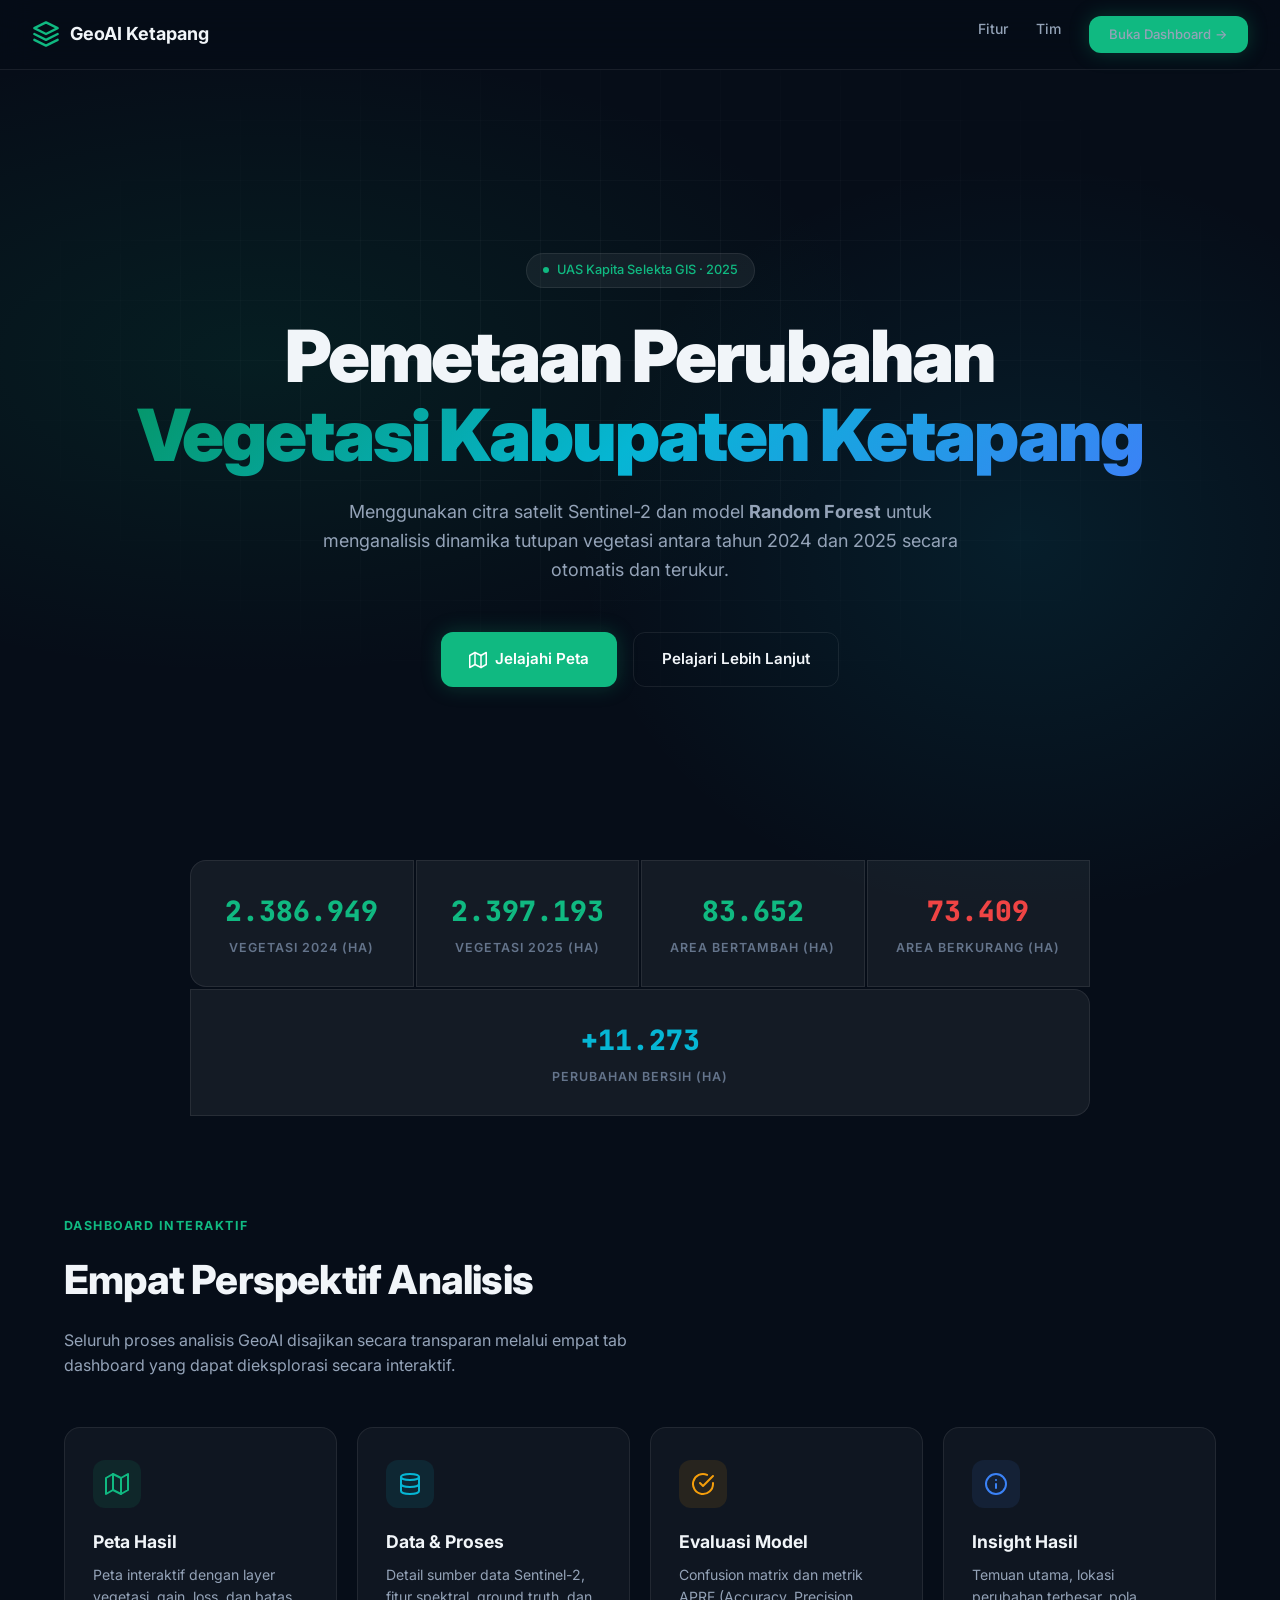
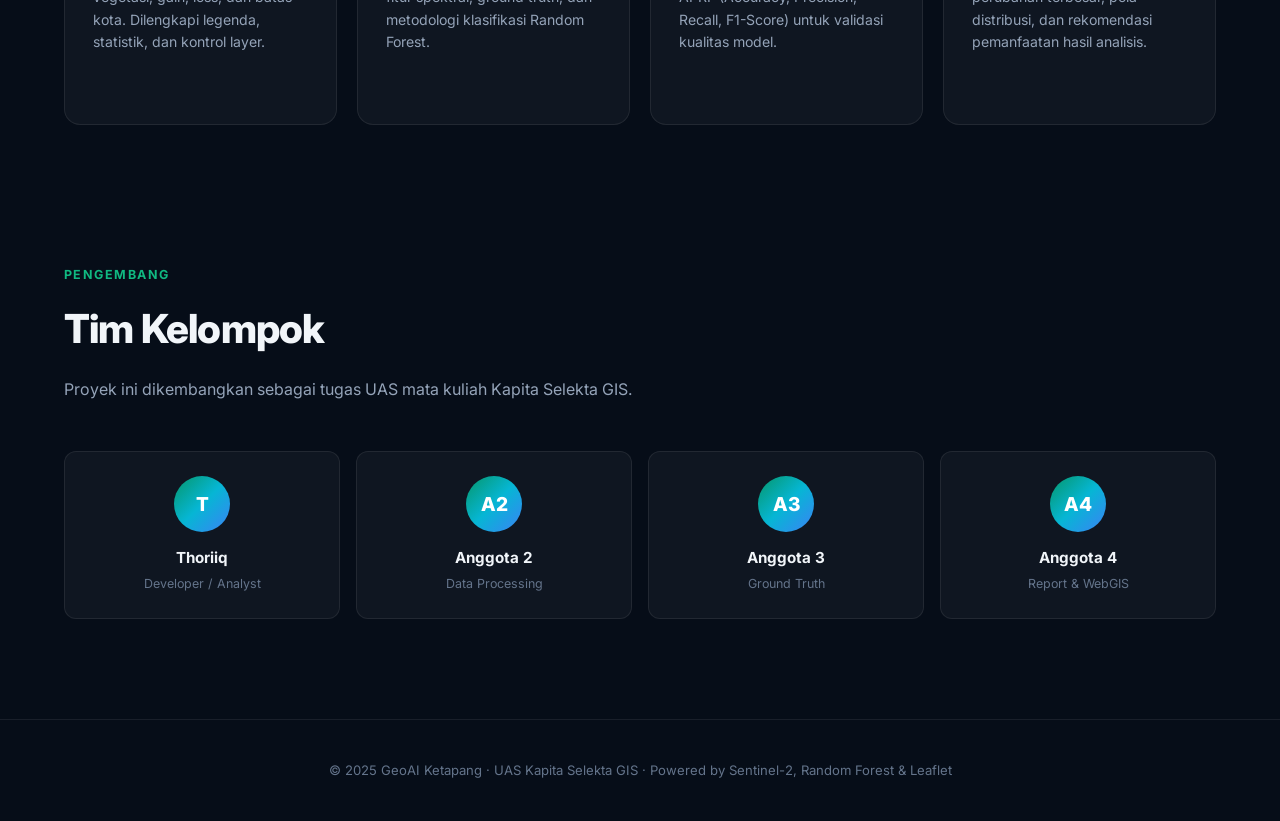
==== index.html @ 4ce395ce "first commit" ====
<!DOCTYPE html>
<html lang="id">
<head>
  <meta charset="UTF-8" />
  <meta name="viewport" content="width=device-width, initial-scale=1.0" />
  <title>GeoAI Ketapang – Analisis Perubahan Vegetasi 2024-2025</title>
  <meta name="description" content="WebGIS interaktif untuk analisis perubahan tutupan vegetasi di Kabupaten Ketapang menggunakan Sentinel-2 dan Random Forest." />
  <link rel="stylesheet" href="css/style.css" />
</head>
<body>

  <!-- Background -->
  <div class="landing-bg" aria-hidden="true"></div>

  <!-- Navbar -->
  <nav class="navbar" id="navbar">
    <div class="nav-brand">
      <svg viewBox="0 0 24 24" fill="none" stroke="currentColor" stroke-width="2" stroke-linecap="round" stroke-linejoin="round"><path d="M12 2L2 7l10 5 10-5-10-5z"/><path d="M2 17l10 5 10-5"/><path d="M2 12l10 5 10-5"/></svg>
      GeoAI Ketapang
    </div>
    <ul class="nav-links">
      <li><a href="#features">Fitur</a></li>
      <li><a href="#team">Tim</a></li>
      <li><a href="dashboard.html" class="btn btn-primary" style="padding:8px 20px;font-size:0.82rem;">Buka Dashboard →</a></li>
    </ul>
  </nav>

  <!-- Hero Section -->
  <section class="hero" id="hero">
    <div class="hero-badge">
      <span class="dot"></span>
      UAS Kapita Selekta GIS · 2025
    </div>
    <h1>
      Pemetaan Perubahan<br />
      <span class="gradient-text">Vegetasi Kabupaten Ketapang</span>
    </h1>
    <p class="hero-subtitle">
      Menggunakan citra satelit Sentinel-2 dan model <strong>Random Forest</strong> untuk menganalisis dinamika tutupan vegetasi antara tahun 2024 dan 2025 secara otomatis dan terukur.
    </p>
    <div class="hero-cta">
      <a href="dashboard.html" class="btn btn-primary" id="btn-explore">
        <svg width="18" height="18" viewBox="0 0 24 24" fill="none" stroke="currentColor" stroke-width="2" stroke-linecap="round" stroke-linejoin="round"><polygon points="1 6 1 22 8 18 16 22 23 18 23 2 16 6 8 2 1 6"/><line x1="8" y1="2" x2="8" y2="18"/><line x1="16" y1="6" x2="16" y2="22"/></svg>
        Jelajahi Peta
      </a>
      <a href="#features" class="btn btn-outline">Pelajari Lebih Lanjut</a>
    </div>
  </section>

  <!-- Stats Row -->
  <div class="stats-row" id="stats">
    <div class="stat-item">
      <div class="stat-value" data-count="2626883">0</div>
      <div class="stat-label">Vegetasi 2024 (ha)</div>
    </div>
    <div class="stat-item">
      <div class="stat-value" data-count="2638157">0</div>
      <div class="stat-label">Vegetasi 2025 (ha)</div>
    </div>
    <div class="stat-item">
      <div class="stat-value gain" data-count="92064">0</div>
      <div class="stat-label">Area Bertambah (ha)</div>
    </div>
    <div class="stat-item">
      <div class="stat-value loss" data-count="80791">0</div>
      <div class="stat-label">Area Berkurang (ha)</div>
    </div>
    <div class="stat-item">
      <div class="stat-value net">+11.273</div>
      <div class="stat-label">Perubahan Bersih (ha)</div>
    </div>
  </div>

  <!-- Features Section -->
  <section class="section" id="features">
    <div class="container">
      <div class="section-label animate-in">Dashboard Interaktif</div>
      <h2 class="section-title animate-in">Empat Perspektif Analisis</h2>
      <p class="section-desc animate-in">Seluruh proses analisis GeoAI disajikan secara transparan melalui empat tab dashboard yang dapat dieksplorasi secara interaktif.</p>

      <div class="features-grid">
        <!-- Card 1 -->
        <a href="dashboard.html?tab=peta" class="feature-card animate-in" id="card-peta">
          <div class="feature-icon">
            <svg width="24" height="24" viewBox="0 0 24 24" fill="none" stroke="currentColor" stroke-width="2" stroke-linecap="round" stroke-linejoin="round"><polygon points="1 6 1 22 8 18 16 22 23 18 23 2 16 6 8 2 1 6"/><line x1="8" y1="2" x2="8" y2="18"/><line x1="16" y1="6" x2="16" y2="22"/></svg>
          </div>
          <h3>Peta Hasil</h3>
          <p>Peta interaktif dengan layer vegetasi, gain, loss, dan batas kota. Dilengkapi legenda, statistik, dan kontrol layer.</p>
          <span class="feature-arrow">Buka Peta <svg width="14" height="14" viewBox="0 0 24 24" fill="none" stroke="currentColor" stroke-width="2.5" stroke-linecap="round" stroke-linejoin="round"><line x1="5" y1="12" x2="19" y2="12"/><polyline points="12 5 19 12 12 19"/></svg></span>
        </a>

        <!-- Card 2 -->
        <a href="dashboard.html?tab=data" class="feature-card animate-in" id="card-data">
          <div class="feature-icon" style="background:rgba(6,182,212,0.1);color:var(--accent-cyan);">
            <svg width="24" height="24" viewBox="0 0 24 24" fill="none" stroke="currentColor" stroke-width="2" stroke-linecap="round" stroke-linejoin="round"><ellipse cx="12" cy="5" rx="9" ry="3"/><path d="M21 12c0 1.66-4 3-9 3s-9-1.34-9-3"/><path d="M3 5v14c0 1.66 4 3 9 3s9-1.34 9-3V5"/></svg>
          </div>
          <h3>Data & Proses</h3>
          <p>Detail sumber data Sentinel-2, fitur spektral, ground truth, dan metodologi klasifikasi Random Forest.</p>
          <span class="feature-arrow">Lihat Proses <svg width="14" height="14" viewBox="0 0 24 24" fill="none" stroke="currentColor" stroke-width="2.5" stroke-linecap="round" stroke-linejoin="round"><line x1="5" y1="12" x2="19" y2="12"/><polyline points="12 5 19 12 12 19"/></svg></span>
        </a>

        <!-- Card 3 -->
        <a href="dashboard.html?tab=evaluasi" class="feature-card animate-in" id="card-evaluasi">
          <div class="feature-icon" style="background:rgba(245,158,11,0.1);color:var(--accent-amber);">
            <svg width="24" height="24" viewBox="0 0 24 24" fill="none" stroke="currentColor" stroke-width="2" stroke-linecap="round" stroke-linejoin="round"><path d="M22 11.08V12a10 10 0 1 1-5.93-9.14"/><polyline points="22 4 12 14.01 9 11.01"/></svg>
          </div>
          <h3>Evaluasi Model</h3>
          <p>Confusion matrix dan metrik APRF (Accuracy, Precision, Recall, F1-Score) untuk validasi kualitas model.</p>
          <span class="feature-arrow">Cek Evaluasi <svg width="14" height="14" viewBox="0 0 24 24" fill="none" stroke="currentColor" stroke-width="2.5" stroke-linecap="round" stroke-linejoin="round"><line x1="5" y1="12" x2="19" y2="12"/><polyline points="12 5 19 12 12 19"/></svg></span>
        </a>

        <!-- Card 4 -->
        <a href="dashboard.html?tab=insight" class="feature-card animate-in" id="card-insight">
          <div class="feature-icon" style="background:rgba(59,130,246,0.1);color:var(--accent-blue);">
            <svg width="24" height="24" viewBox="0 0 24 24" fill="none" stroke="currentColor" stroke-width="2" stroke-linecap="round" stroke-linejoin="round"><circle cx="12" cy="12" r="10"/><line x1="12" y1="16" x2="12" y2="12"/><line x1="12" y1="8" x2="12.01" y2="8"/></svg>
          </div>
          <h3>Insight Hasil</h3>
          <p>Temuan utama, lokasi perubahan terbesar, pola distribusi, dan rekomendasi pemanfaatan hasil analisis.</p>
          <span class="feature-arrow">Lihat Insight <svg width="14" height="14" viewBox="0 0 24 24" fill="none" stroke="currentColor" stroke-width="2.5" stroke-linecap="round" stroke-linejoin="round"><line x1="5" y1="12" x2="19" y2="12"/><polyline points="12 5 19 12 12 19"/></svg></span>
        </a>
      </div>
    </div>
  </section>

  <!-- Team Section -->
  <section class="section" id="team" style="padding-top:40px;">
    <div class="container">
      <div class="section-label animate-in">Pengembang</div>
      <h2 class="section-title animate-in">Tim Kelompok</h2>
      <p class="section-desc animate-in">Proyek ini dikembangkan sebagai tugas UAS mata kuliah Kapita Selekta GIS.</p>

      <div class="team-grid animate-in">
        <!-- GANTI DENGAN DATA TIM ANDA -->
        <div class="team-card">
          <div class="team-avatar">T</div>
          <div class="team-name">Thoriiq</div>
          <div class="team-role">Developer / Analyst</div>
        </div>
        <div class="team-card">
          <div class="team-avatar">A2</div>
          <div class="team-name">Anggota 2</div>
          <div class="team-role">Data Processing</div>
        </div>
        <div class="team-card">
          <div class="team-avatar">A3</div>
          <div class="team-name">Anggota 3</div>
          <div class="team-role">Ground Truth</div>
        </div>
        <div class="team-card">
          <div class="team-avatar">A4</div>
          <div class="team-name">Anggota 4</div>
          <div class="team-role">Report & WebGIS</div>
        </div>
      </div>
    </div>
  </section>

  <!-- Footer -->
  <footer class="footer">
    <p>© 2025 GeoAI Ketapang · UAS Kapita Selekta GIS · Powered by Sentinel-2, Random Forest & Leaflet</p>
  </footer>

  <script>
    // Scroll animation
    const animateEls = document.querySelectorAll('.animate-in');
    const observer = new IntersectionObserver((entries) => {
      entries.forEach((entry, i) => {
        if (entry.isIntersecting) {
          setTimeout(() => entry.target.classList.add('visible'), i * 80);
          observer.unobserve(entry.target);
        }
      });
    }, { threshold: 0.15 });
    animateEls.forEach(el => observer.observe(el));

    // Navbar scroll
    window.addEventListener('scroll', () => {
      document.getElementById('navbar').classList.toggle('scrolled', window.scrollY > 40);
    });

    // Counter animation
    function animateCounters() {
      document.querySelectorAll('.stat-value[data-count]').forEach(el => {
        const target = parseInt(el.dataset.count);
        const duration = 2000;
        const start = performance.now();
        function update(now) {
          const progress = Math.min((now - start) / duration, 1);
          const eased = 1 - Math.pow(1 - progress, 3);
          el.textContent = Math.floor(target * eased).toLocaleString('id-ID');
          if (progress < 1) requestAnimationFrame(update);
        }
        requestAnimationFrame(update);
      });
    }
    const statsObserver = new IntersectionObserver((entries) => {
      if (entries[0].isIntersecting) {
        animateCounters();
        statsObserver.disconnect();
      }
    }, { threshold: 0.3 });
    statsObserver.observe(document.getElementById('stats'));
  </script>
</body>
</html>
---- css/style.css ----
/* ============================================================
   WebGIS Ketapang – Design System
   Theme: Premium Dark + Glassmorphism + Vegetation Accent
   ============================================================ */

/* ---------- Google Fonts ---------- */
@import url('https://fonts.googleapis.com/css2?family=Inter:wght@300;400;500;600;700;800;900&family=JetBrains+Mono:wght@400;500;600&display=swap');

/* ---------- CSS Custom Properties ---------- */
:root {
  /* Palette */
  --bg-primary:    #060d18;
  --bg-secondary:  #0c1426;
  --bg-tertiary:   #111c32;
  --bg-card:       rgba(255, 255, 255, 0.04);
  --bg-glass:      rgba(255, 255, 255, 0.06);
  --border-glass:  rgba(255, 255, 255, 0.08);
  --border-active: rgba(16, 185, 129, 0.4);

  --text-primary:   #f1f5f9;
  --text-secondary: #94a3b8;
  --text-muted:     #64748b;

  --accent-green:   #10b981;
  --accent-green-glow: rgba(16, 185, 129, 0.25);
  --accent-emerald: #059669;
  --accent-teal:    #14b8a6;
  --accent-cyan:    #06b6d4;
  --accent-red:     #ef4444;
  --accent-red-glow: rgba(239, 68, 68, 0.25);
  --accent-amber:   #f59e0b;
  --accent-blue:    #3b82f6;

  --gradient-hero: linear-gradient(135deg, #059669 0%, #06b6d4 50%, #3b82f6 100%);
  --gradient-card: linear-gradient(135deg, rgba(16,185,129,0.08) 0%, rgba(6,182,212,0.05) 100%);

  /* Typography */
  --font-sans:  'Inter', system-ui, -apple-system, sans-serif;
  --font-mono:  'JetBrains Mono', 'Fira Code', monospace;

  /* Sizing */
  --radius-sm: 8px;
  --radius-md: 12px;
  --radius-lg: 16px;
  --radius-xl: 24px;

  /* Transitions */
  --ease-out: cubic-bezier(0.16, 1, 0.3, 1);
  --transition-fast: 0.2s var(--ease-out);
  --transition-mid:  0.35s var(--ease-out);
  --transition-slow: 0.6s var(--ease-out);
}

/* ---------- Reset & Base ---------- */
*, *::before, *::after { box-sizing: border-box; margin: 0; padding: 0; }

html {
  scroll-behavior: smooth;
  font-size: 16px;
}

body {
  font-family: var(--font-sans);
  background: var(--bg-primary);
  color: var(--text-primary);
  line-height: 1.6;
  -webkit-font-smoothing: antialiased;
  overflow-x: hidden;
}

a { color: var(--accent-green); text-decoration: none; transition: color var(--transition-fast); }
a:hover { color: var(--accent-teal); }

img { max-width: 100%; display: block; }

/* ---------- Utility ---------- */
.container { max-width: 1200px; margin: 0 auto; padding: 0 24px; }
.sr-only { position: absolute; width: 1px; height: 1px; overflow: hidden; clip: rect(0,0,0,0); }
.mono { font-family: var(--font-mono); }

/* ============================================================
   LANDING PAGE
   ============================================================ */

/* ---------- Background Grid / Glow ---------- */
.landing-bg {
  position: fixed; inset: 0; z-index: 0; pointer-events: none;
  background:
    radial-gradient(ellipse 70% 50% at 20% 40%, rgba(5,150,105,0.12) 0%, transparent 70%),
    radial-gradient(ellipse 50% 60% at 80% 60%, rgba(6,182,212,0.10) 0%, transparent 70%),
    var(--bg-primary);
}
.landing-bg::after {
  content: '';
  position: absolute; inset: 0;
  background-image:
    linear-gradient(rgba(255,255,255,0.03) 1px, transparent 1px),
    linear-gradient(90deg, rgba(255,255,255,0.03) 1px, transparent 1px);
  background-size: 60px 60px;
  mask-image: radial-gradient(ellipse 80% 60% at 50% 40%, black 20%, transparent 70%);
}

/* ---------- Navbar ---------- */
.navbar {
  position: fixed; top: 0; left: 0; right: 0; z-index: 100;
  padding: 16px 32px;
  display: flex; align-items: center; justify-content: space-between;
  background: rgba(6,13,24,0.7);
  backdrop-filter: blur(16px);
  border-bottom: 1px solid var(--border-glass);
  transition: background var(--transition-mid);
}
.navbar.scrolled { background: rgba(6,13,24,0.92); }

.nav-brand {
  display: flex; align-items: center; gap: 10px;
  font-weight: 700; font-size: 1.125rem; color: var(--text-primary);
}
.nav-brand svg { width: 28px; height: 28px; color: var(--accent-green); }

.nav-links { display: flex; gap: 28px; list-style: none; }
.nav-links a {
  color: var(--text-secondary); font-size: 0.875rem; font-weight: 500;
  transition: color var(--transition-fast);
}
.nav-links a:hover { color: var(--text-primary); }

/* ---------- Hero ---------- */
.hero {
  position: relative; z-index: 1;
  min-height: 100vh;
  display: flex; flex-direction: column; align-items: center; justify-content: center;
  text-align: center; padding: 120px 24px 80px;
}

.hero-badge {
  display: inline-flex; align-items: center; gap: 8px;
  padding: 6px 16px;
  background: var(--bg-glass);
  border: 1px solid var(--border-glass);
  border-radius: 100px;
  font-size: 0.8rem; font-weight: 500;
  color: var(--accent-green);
  margin-bottom: 28px;
  animation: fadeInUp 0.8s var(--ease-out) both;
}
.hero-badge .dot {
  width: 6px; height: 6px; border-radius: 50%;
  background: var(--accent-green);
  animation: pulse-dot 2s infinite;
}

.hero h1 {
  font-size: clamp(2.5rem, 6vw, 4.5rem);
  font-weight: 900;
  line-height: 1.1;
  letter-spacing: -0.03em;
  margin-bottom: 24px;
  animation: fadeInUp 0.8s 0.15s var(--ease-out) both;
}
.hero h1 .gradient-text {
  background: var(--gradient-hero);
  -webkit-background-clip: text;
  background-clip: text;
  -webkit-text-fill-color: transparent;
}

.hero-subtitle {
  max-width: 640px;
  font-size: 1.125rem;
  color: var(--text-secondary);
  margin-bottom: 48px;
  animation: fadeInUp 0.8s 0.3s var(--ease-out) both;
}

.hero-cta {
  display: flex; gap: 16px; flex-wrap: wrap; justify-content: center;
  animation: fadeInUp 0.8s 0.45s var(--ease-out) both;
}

/* ---------- Buttons ---------- */
.btn {
  display: inline-flex; align-items: center; gap: 8px;
  padding: 14px 28px; border: none; border-radius: var(--radius-md);
  font-family: var(--font-sans); font-weight: 600; font-size: 0.95rem;
  cursor: pointer; transition: all var(--transition-fast);
  text-decoration: none;
}
.btn-primary {
  background: var(--accent-green);
  color: #fff;
  box-shadow: 0 0 20px var(--accent-green-glow);
}
.btn-primary:hover {
  background: var(--accent-emerald);
  box-shadow: 0 0 32px var(--accent-green-glow);
  transform: translateY(-2px);
  color: #fff;
}
.btn-outline {
  background: transparent;
  color: var(--text-primary);
  border: 1px solid var(--border-glass);
}
.btn-outline:hover {
  background: var(--bg-glass);
  border-color: var(--accent-green);
  color: var(--text-primary);
}

/* ---------- Stats Row ---------- */
.stats-row {
  position: relative; z-index: 1;
  display: flex; gap: 2px; justify-content: center; flex-wrap: wrap;
  margin: -40px auto 0;
  max-width: 900px;
  animation: fadeInUp 0.8s 0.6s var(--ease-out) both;
}
.stat-item {
  flex: 1; min-width: 180px; padding: 28px 20px;
  background: var(--bg-glass);
  backdrop-filter: blur(12px);
  border: 1px solid var(--border-glass);
  text-align: center;
}
.stat-item:first-child { border-radius: var(--radius-lg) 0 0 var(--radius-lg); }
.stat-item:last-child  { border-radius: 0 var(--radius-lg) var(--radius-lg) 0; }

.stat-value {
  font-size: 1.75rem; font-weight: 800;
  color: var(--accent-green);
  font-family: var(--font-mono);
}
.stat-value.loss { color: var(--accent-red); }
.stat-value.net  { color: var(--accent-cyan); }
.stat-label {
  font-size: 0.78rem; color: var(--text-muted); margin-top: 4px;
  text-transform: uppercase; letter-spacing: 0.08em; font-weight: 600;
}

/* ---------- Section ---------- */
.section {
  position: relative; z-index: 1;
  padding: 100px 24px;
}
.section-label {
  font-size: 0.78rem; font-weight: 700; text-transform: uppercase; letter-spacing: 0.12em;
  color: var(--accent-green); margin-bottom: 12px;
}
.section-title {
  font-size: clamp(1.75rem, 3.5vw, 2.5rem);
  font-weight: 800; margin-bottom: 16px; letter-spacing: -0.02em;
}
.section-desc {
  color: var(--text-secondary); max-width: 600px; margin-bottom: 48px;
}

/* ---------- Feature Cards ---------- */
.features-grid {
  display: grid;
  grid-template-columns: repeat(auto-fit, minmax(260px, 1fr));
  gap: 20px;
}
.feature-card {
  position: relative;
  padding: 32px 28px;
  background: var(--bg-card);
  border: 1px solid var(--border-glass);
  border-radius: var(--radius-lg);
  transition: all var(--transition-mid);
  cursor: pointer;
  overflow: hidden;
  text-decoration: none;
  color: var(--text-primary);
  display: block;
}
.feature-card::before {
  content: '';
  position: absolute; top: 0; left: 0; right: 0; height: 2px;
  background: var(--gradient-hero);
  opacity: 0; transition: opacity var(--transition-mid);
}
.feature-card:hover {
  border-color: var(--border-active);
  background: var(--gradient-card);
  transform: translateY(-4px);
  box-shadow: 0 16px 48px rgba(0,0,0,0.3);
  color: var(--text-primary);
}
.feature-card:hover::before { opacity: 1; }

.feature-icon {
  width: 48px; height: 48px;
  display: flex; align-items: center; justify-content: center;
  background: rgba(16,185,129,0.1);
  border-radius: var(--radius-md);
  margin-bottom: 20px;
  color: var(--accent-green);
  font-size: 1.4rem;
}
.feature-card h3 {
  font-size: 1.1rem; font-weight: 700; margin-bottom: 8px;
}
.feature-card p {
  font-size: 0.88rem; color: var(--text-secondary); line-height: 1.6;
}
.feature-arrow {
  display: inline-flex; margin-top: 16px;
  color: var(--accent-green); font-size: 0.85rem; font-weight: 600;
  gap: 6px; align-items: center;
  opacity: 0; transform: translateX(-8px);
  transition: all var(--transition-mid);
}
.feature-card:hover .feature-arrow {
  opacity: 1; transform: translateX(0);
}

/* ---------- Team Section ---------- */
.team-grid {
  display: grid;
  grid-template-columns: repeat(auto-fit, minmax(200px, 1fr));
  gap: 16px;
}
.team-card {
  padding: 24px 20px;
  background: var(--bg-card);
  border: 1px solid var(--border-glass);
  border-radius: var(--radius-md);
  text-align: center;
  transition: all var(--transition-mid);
}
.team-card:hover {
  border-color: var(--border-active);
  transform: translateY(-2px);
}
.team-avatar {
  width: 56px; height: 56px;
  border-radius: 50%;
  background: var(--gradient-hero);
  margin: 0 auto 14px;
  display: flex; align-items: center; justify-content: center;
  font-weight: 800; font-size: 1.2rem; color: #fff;
}
.team-name { font-weight: 700; font-size: 0.95rem; margin-bottom: 4px; }
.team-role { font-size: 0.78rem; color: var(--text-muted); }

/* ---------- Footer ---------- */
.footer {
  position: relative; z-index: 1;
  padding: 40px 24px;
  border-top: 1px solid var(--border-glass);
  text-align: center;
  font-size: 0.82rem;
  color: var(--text-muted);
}

/* ============================================================
   DASHBOARD
   ============================================================ */

/* ---------- Dashboard Layout ---------- */
.dashboard {
  display: flex; height: 100vh; overflow: hidden;
}

/* ---------- Sidebar ---------- */
.sidebar {
  width: 260px; min-width: 260px;
  background: var(--bg-secondary);
  border-right: 1px solid var(--border-glass);
  display: flex; flex-direction: column;
  overflow-y: auto;
  z-index: 50;
}
.sidebar-header {
  padding: 20px 20px 16px;
  border-bottom: 1px solid var(--border-glass);
}
.sidebar-brand {
  display: flex; align-items: center; gap: 10px;
  font-weight: 700; font-size: 0.95rem;
  color: var(--text-primary);
  text-decoration: none;
  margin-bottom: 4px;
}
.sidebar-brand svg { width: 24px; height: 24px; color: var(--accent-green); }
.sidebar-back {
  font-size: 0.75rem; color: var(--text-muted);
  display: flex; align-items: center; gap: 4px;
  margin-top: 8px;
}
.sidebar-back:hover { color: var(--accent-green); }

.sidebar-nav {
  list-style: none; padding: 12px 10px; flex: 1;
  display: flex; flex-direction: column; gap: 4px;
}
.sidebar-nav li a {
  display: flex; align-items: center; gap: 12px;
  padding: 12px 16px;
  border-radius: var(--radius-md);
  color: var(--text-secondary);
  font-size: 0.88rem; font-weight: 500;
  transition: all var(--transition-fast);
  cursor: pointer;
  text-decoration: none;
}
.sidebar-nav li a:hover {
  background: var(--bg-glass);
  color: var(--text-primary);
}
.sidebar-nav li a.active {
  background: rgba(16,185,129,0.1);
  color: var(--accent-green);
  font-weight: 600;
  border: 1px solid rgba(16,185,129,0.15);
}
.sidebar-nav li a .nav-icon {
  width: 20px; height: 20px; flex-shrink: 0;
}

.sidebar-footer {
  padding: 16px 20px;
  border-top: 1px solid var(--border-glass);
  font-size: 0.72rem;
  color: var(--text-muted);
}

/* ---------- Main Content ---------- */
.main-content {
  flex: 1;
  display: flex; flex-direction: column;
  overflow: hidden;
  background: var(--bg-primary);
}

/* ---------- Tab Panels ---------- */
.tab-panel {
  display: none;
  flex: 1;
  overflow-y: auto;
}
.tab-panel.active {
  display: flex;
  flex-direction: column;
}

/* ---- Tab 1: Peta Hasil ---- */
.map-container {
  position: relative; flex: 1; min-height: 0;
}
#map {
  width: 100%; height: 100%;
  background: var(--bg-tertiary);
}

/* Floating panels over map */
.map-overlay {
  position: absolute; z-index: 800;
  background: rgba(12,20,38,0.88);
  backdrop-filter: blur(16px);
  border: 1px solid var(--border-glass);
  border-radius: var(--radius-md);
  color: var(--text-primary);
  font-size: 0.82rem;
}

/* Stats floating panel */
.map-stats {
  top: 16px; left: 16px;
  padding: 20px;
  max-width: 300px;
}
.map-stats h3 {
  font-size: 0.85rem; font-weight: 700;
  margin-bottom: 14px;
  display: flex; align-items: center; gap: 8px;
}
.map-stats h3 svg { color: var(--accent-green); }

.stat-row {
  display: flex; justify-content: space-between; align-items: center;
  padding: 8px 0;
  border-bottom: 1px solid rgba(255,255,255,0.04);
}
.stat-row:last-child { border-bottom: none; }
.stat-row .label { color: var(--text-secondary); }
.stat-row .value { font-family: var(--font-mono); font-weight: 600; font-size: 0.85rem; }
.stat-row .value.gain { color: var(--accent-green); }
.stat-row .value.loss { color: var(--accent-red); }
.stat-row .value.net  { color: var(--accent-cyan); }

/* Legend floating panel */
.map-legend {
  bottom: 32px; left: 16px;
  padding: 16px 20px;
}
.map-legend h4 {
  font-size: 0.78rem; font-weight: 700;
  margin-bottom: 10px; text-transform: uppercase; letter-spacing: 0.06em;
  color: var(--text-muted);
}
.legend-item {
  display: flex; align-items: center; gap: 10px;
  padding: 4px 0; font-size: 0.8rem;
}
.legend-color {
  width: 16px; height: 16px; border-radius: 4px; flex-shrink: 0;
  border: 1px solid rgba(255,255,255,0.1);
}

/* Layer control floating panel */
.map-layers {
  top: 16px; right: 16px;
  padding: 16px 20px;
  min-width: 240px;
}
.map-layers h4 {
  font-size: 0.78rem; font-weight: 700;
  margin-bottom: 10px; text-transform: uppercase; letter-spacing: 0.06em;
  color: var(--text-muted);
}

/* Basemap selector */
.basemap-options {
  display: grid;
  grid-template-columns: 1fr 1fr;
  gap: 6px;
  margin-bottom: 6px;
}
.basemap-option {
  display: flex; align-items: center; gap: 8px;
  padding: 7px 10px;
  border-radius: var(--radius-sm);
  border: 1px solid transparent;
  font-size: 0.78rem; font-weight: 500;
  color: var(--text-secondary);
  cursor: pointer;
  transition: all var(--transition-fast);
}
.basemap-option:hover {
  background: var(--bg-glass);
  color: var(--text-primary);
}
.basemap-option.active {
  border-color: var(--accent-green);
  background: rgba(16,185,129,0.08);
  color: var(--accent-green);
  font-weight: 600;
}
.basemap-option input[type="radio"] { display: none; }
.basemap-swatch {
  width: 22px; height: 22px;
  border-radius: 5px; flex-shrink: 0;
  border: 1px solid rgba(255,255,255,0.12);
}
.layers-divider {
  height: 1px;
  background: var(--border-glass);
  margin: 10px 0;
}
.layer-toggle {
  display: flex; align-items: center; gap: 10px;
  padding: 6px 0; font-size: 0.82rem; cursor: pointer;
  color: var(--text-secondary);
  transition: color var(--transition-fast);
}
.layer-toggle:hover { color: var(--text-primary); }

/* Custom checkbox */
.layer-toggle input[type="checkbox"] { display: none; }
.layer-toggle .toggle-track {
  width: 34px; height: 18px; border-radius: 100px;
  background: rgba(255,255,255,0.1);
  position: relative; flex-shrink: 0;
  transition: background var(--transition-fast);
}
.layer-toggle .toggle-track::after {
  content: '';
  position: absolute; top: 2px; left: 2px;
  width: 14px; height: 14px; border-radius: 50%;
  background: var(--text-muted);
  transition: all var(--transition-fast);
}
.layer-toggle input:checked + .toggle-track {
  background: var(--accent-green);
}
.layer-toggle input:checked + .toggle-track::after {
  transform: translateX(16px);
  background: #fff;
}

/* ---- Tab 2-4: Content Panels ---- */
.content-panel {
  padding: 40px;
  max-width: 960px;
}

.content-header {
  margin-bottom: 36px;
}
.content-header h2 {
  font-size: 1.65rem; font-weight: 800; margin-bottom: 8px;
  letter-spacing: -0.02em;
}
.content-header p {
  color: var(--text-secondary); font-size: 0.95rem;
}

/* Info cards grid */
.info-grid {
  display: grid;
  grid-template-columns: repeat(auto-fit, minmax(280px, 1fr));
  gap: 16px;
  margin-bottom: 32px;
}
.info-card {
  padding: 24px;
  background: var(--bg-card);
  border: 1px solid var(--border-glass);
  border-radius: var(--radius-md);
}
.info-card h4 {
  font-size: 0.78rem; font-weight: 700;
  text-transform: uppercase; letter-spacing: 0.08em;
  color: var(--text-muted);
  margin-bottom: 12px;
}
.info-card .info-value {
  font-size: 1.05rem; font-weight: 600;
  margin-bottom: 6px;
}
.info-card .info-desc {
  font-size: 0.82rem; color: var(--text-secondary); line-height: 1.6;
}
.info-card ul {
  list-style: none; padding: 0;
}
.info-card ul li {
  padding: 5px 0; font-size: 0.85rem; color: var(--text-secondary);
  display: flex; align-items: center; gap: 8px;
}
.info-card ul li::before {
  content: ''; width: 5px; height: 5px; border-radius: 50%;
  background: var(--accent-green); flex-shrink: 0;
}

/* Workflow / Process Steps */
.process-steps {
  display: flex; flex-direction: column; gap: 0;
  margin-bottom: 32px;
}
.process-step {
  display: flex; gap: 20px;
  padding: 20px 0;
  border-left: 2px solid var(--border-glass);
  margin-left: 20px; padding-left: 28px;
  position: relative;
}
.process-step::before {
  content: attr(data-step);
  position: absolute; left: -14px;
  width: 26px; height: 26px;
  background: var(--accent-green);
  color: #fff;
  font-size: 0.72rem; font-weight: 700;
  border-radius: 50%;
  display: flex; align-items: center; justify-content: center;
}
.process-step h4 { font-size: 0.95rem; font-weight: 700; margin-bottom: 6px; }
.process-step p  { font-size: 0.85rem; color: var(--text-secondary); }

/* Confusion Matrix */
.matrix-wrapper {
  display: flex; gap: 40px; flex-wrap: wrap;
  align-items: flex-start;
  margin-bottom: 32px;
}
.confusion-matrix {
  border-collapse: collapse;
  font-family: var(--font-mono);
  font-size: 0.9rem;
}
.confusion-matrix th,
.confusion-matrix td {
  padding: 14px 24px;
  text-align: center;
  border: 1px solid var(--border-glass);
}
.confusion-matrix th {
  background: var(--bg-glass);
  font-size: 0.75rem; font-weight: 700;
  text-transform: uppercase; letter-spacing: 0.06em;
  color: var(--text-muted);
  font-family: var(--font-sans);
}
.confusion-matrix td {
  font-weight: 700; font-size: 1.1rem;
}
.confusion-matrix .tp { color: var(--accent-green); background: rgba(16,185,129,0.08); }
.confusion-matrix .tn { color: var(--accent-cyan);  background: rgba(6,182,212,0.08); }
.confusion-matrix .fp { color: var(--accent-red);   background: rgba(239,68,68,0.06); }
.confusion-matrix .fn { color: var(--accent-amber); background: rgba(245,158,11,0.06); }

/* APRF Metric Cards */
.metrics-grid {
  display: grid;
  grid-template-columns: repeat(auto-fit, minmax(180px, 1fr));
  gap: 16px;
  margin-bottom: 32px;
}
.metric-card {
  padding: 24px;
  background: var(--bg-card);
  border: 1px solid var(--border-glass);
  border-radius: var(--radius-md);
  text-align: center;
}
.metric-card .metric-name {
  font-size: 0.72rem; font-weight: 700;
  text-transform: uppercase; letter-spacing: 0.1em;
  color: var(--text-muted);
  margin-bottom: 8px;
}
.metric-card .metric-value {
  font-size: 2rem; font-weight: 800;
  font-family: var(--font-mono);
  color: var(--accent-green);
}
.metric-card .metric-bar {
  width: 100%; height: 5px;
  background: rgba(255,255,255,0.06);
  border-radius: 100px;
  margin-top: 12px;
  overflow: hidden;
}
.metric-card .metric-bar-fill {
  height: 100%;
  background: var(--gradient-hero);
  border-radius: 100px;
  transition: width 1s var(--ease-out);
}

/* Insight location cards */
.insight-location {
  padding: 24px;
  background: var(--bg-card);
  border: 1px solid var(--border-glass);
  border-radius: var(--radius-md);
  margin-bottom: 16px;
  display: flex; justify-content: space-between; align-items: center;
  flex-wrap: wrap; gap: 16px;
}
.insight-location .insight-info h4 {
  font-size: 1rem; font-weight: 700; margin-bottom: 6px;
}
.insight-location .insight-info p {
  font-size: 0.85rem; color: var(--text-secondary);
}
.insight-location .insight-info .insight-coords {
  font-family: var(--font-mono); font-size: 0.8rem;
  color: var(--text-muted); margin-top: 4px;
}
.btn-zoom {
  padding: 10px 20px; border-radius: var(--radius-sm);
  background: rgba(16,185,129,0.1);
  border: 1px solid rgba(16,185,129,0.2);
  color: var(--accent-green);
  font-family: var(--font-sans); font-weight: 600; font-size: 0.82rem;
  cursor: pointer;
  transition: all var(--transition-fast);
}
.btn-zoom:hover {
  background: rgba(16,185,129,0.2);
  transform: translateY(-1px);
}

/* Prose text block */
.prose {
  padding: 24px;
  background: var(--bg-card);
  border: 1px solid var(--border-glass);
  border-radius: var(--radius-md);
  margin-bottom: 16px;
}
.prose h4 {
  font-size: 1rem; font-weight: 700; margin-bottom: 10px;
  color: var(--text-primary);
}
.prose p, .prose li {
  font-size: 0.88rem; color: var(--text-secondary); line-height: 1.75;
}
.prose ul { list-style: disc; padding-left: 20px; }
.prose ul li { margin-bottom: 6px; }

/* ---- Loading Overlay ---- */
.loading-overlay {
  position: absolute; inset: 0; z-index: 900;
  background: rgba(6,13,24,0.85);
  backdrop-filter: blur(6px);
  display: flex; flex-direction: column;
  align-items: center; justify-content: center;
  gap: 16px;
  transition: opacity var(--transition-mid);
}
.loading-overlay.hidden { opacity: 0; pointer-events: none; }

.spinner {
  width: 40px; height: 40px;
  border: 3px solid var(--border-glass);
  border-top-color: var(--accent-green);
  border-radius: 50%;
  animation: spin 0.8s linear infinite;
}
.loading-text {
  font-size: 0.85rem; color: var(--text-secondary);
}

/* ============================================================
   LEAFLET OVERRIDES
   ============================================================ */
.leaflet-container { background: var(--bg-tertiary) !important; font-family: var(--font-sans) !important; }
.leaflet-control-zoom { border: none !important; }
.leaflet-control-zoom a {
  background: rgba(12,20,38,0.88) !important;
  backdrop-filter: blur(8px);
  color: var(--text-primary) !important;
  border: 1px solid var(--border-glass) !important;
  width: 34px !important; height: 34px !important;
  line-height: 34px !important; font-size: 16px !important;
}
.leaflet-control-zoom a:hover { background: var(--bg-tertiary) !important; }
.leaflet-control-attribution { display: none !important; }

.leaflet-popup-content-wrapper {
  background: rgba(12,20,38,0.92) !important;
  backdrop-filter: blur(12px);
  color: var(--text-primary) !important;
  border: 1px solid var(--border-glass) !important;
  border-radius: var(--radius-md) !important;
  font-family: var(--font-sans) !important;
  box-shadow: 0 12px 40px rgba(0,0,0,0.4) !important;
}
.leaflet-popup-tip { background: rgba(12,20,38,0.92) !important; }
.leaflet-popup-content { margin: 14px 16px !important; font-size: 0.82rem !important; }

/* ============================================================
   ANIMATIONS
   ============================================================ */
@keyframes fadeInUp {
  from { opacity: 0; transform: translateY(24px); }
  to   { opacity: 1; transform: translateY(0); }
}
@keyframes fadeIn {
  from { opacity: 0; }
  to   { opacity: 1; }
}
@keyframes pulse-dot {
  0%, 100% { opacity: 1; transform: scale(1); }
  50%      { opacity: 0.5; transform: scale(1.5); }
}
@keyframes spin {
  to { transform: rotate(360deg); }
}
.animate-in {
  opacity: 0; transform: translateY(20px);
  transition: opacity 0.6s var(--ease-out), transform 0.6s var(--ease-out);
}
.animate-in.visible {
  opacity: 1; transform: translateY(0);
}

/* ============================================================
   RESPONSIVE
   ============================================================ */
@media (max-width: 768px) {
  .navbar { padding: 12px 16px; }
  .nav-links { display: none; }

  .hero { padding: 100px 16px 60px; }
  .hero h1 { font-size: 2rem; }

  .stats-row { flex-direction: column; margin: -20px 16px 0; }
  .stat-item { border-radius: 0 !important; }
  .stat-item:first-child { border-radius: var(--radius-lg) var(--radius-lg) 0 0 !important; }
  .stat-item:last-child  { border-radius: 0 0 var(--radius-lg) var(--radius-lg) !important; }

  .features-grid { grid-template-columns: 1fr; }

  .dashboard { flex-direction: column; }
  .sidebar {
    width: 100%; min-width: 100%;
    flex-direction: row; overflow-x: auto;
    border-right: none; border-bottom: 1px solid var(--border-glass);
  }
  .sidebar-header { display: none; }
  .sidebar-footer { display: none; }
  .sidebar-nav {
    flex-direction: row; padding: 8px;
    gap: 4px; width: 100%;
  }
  .sidebar-nav li a {
    white-space: nowrap; padding: 10px 14px;
    font-size: 0.8rem;
  }

  .content-panel { padding: 20px; }
  .map-stats { max-width: 220px; padding: 14px; }
  .map-layers { display: none; }
}
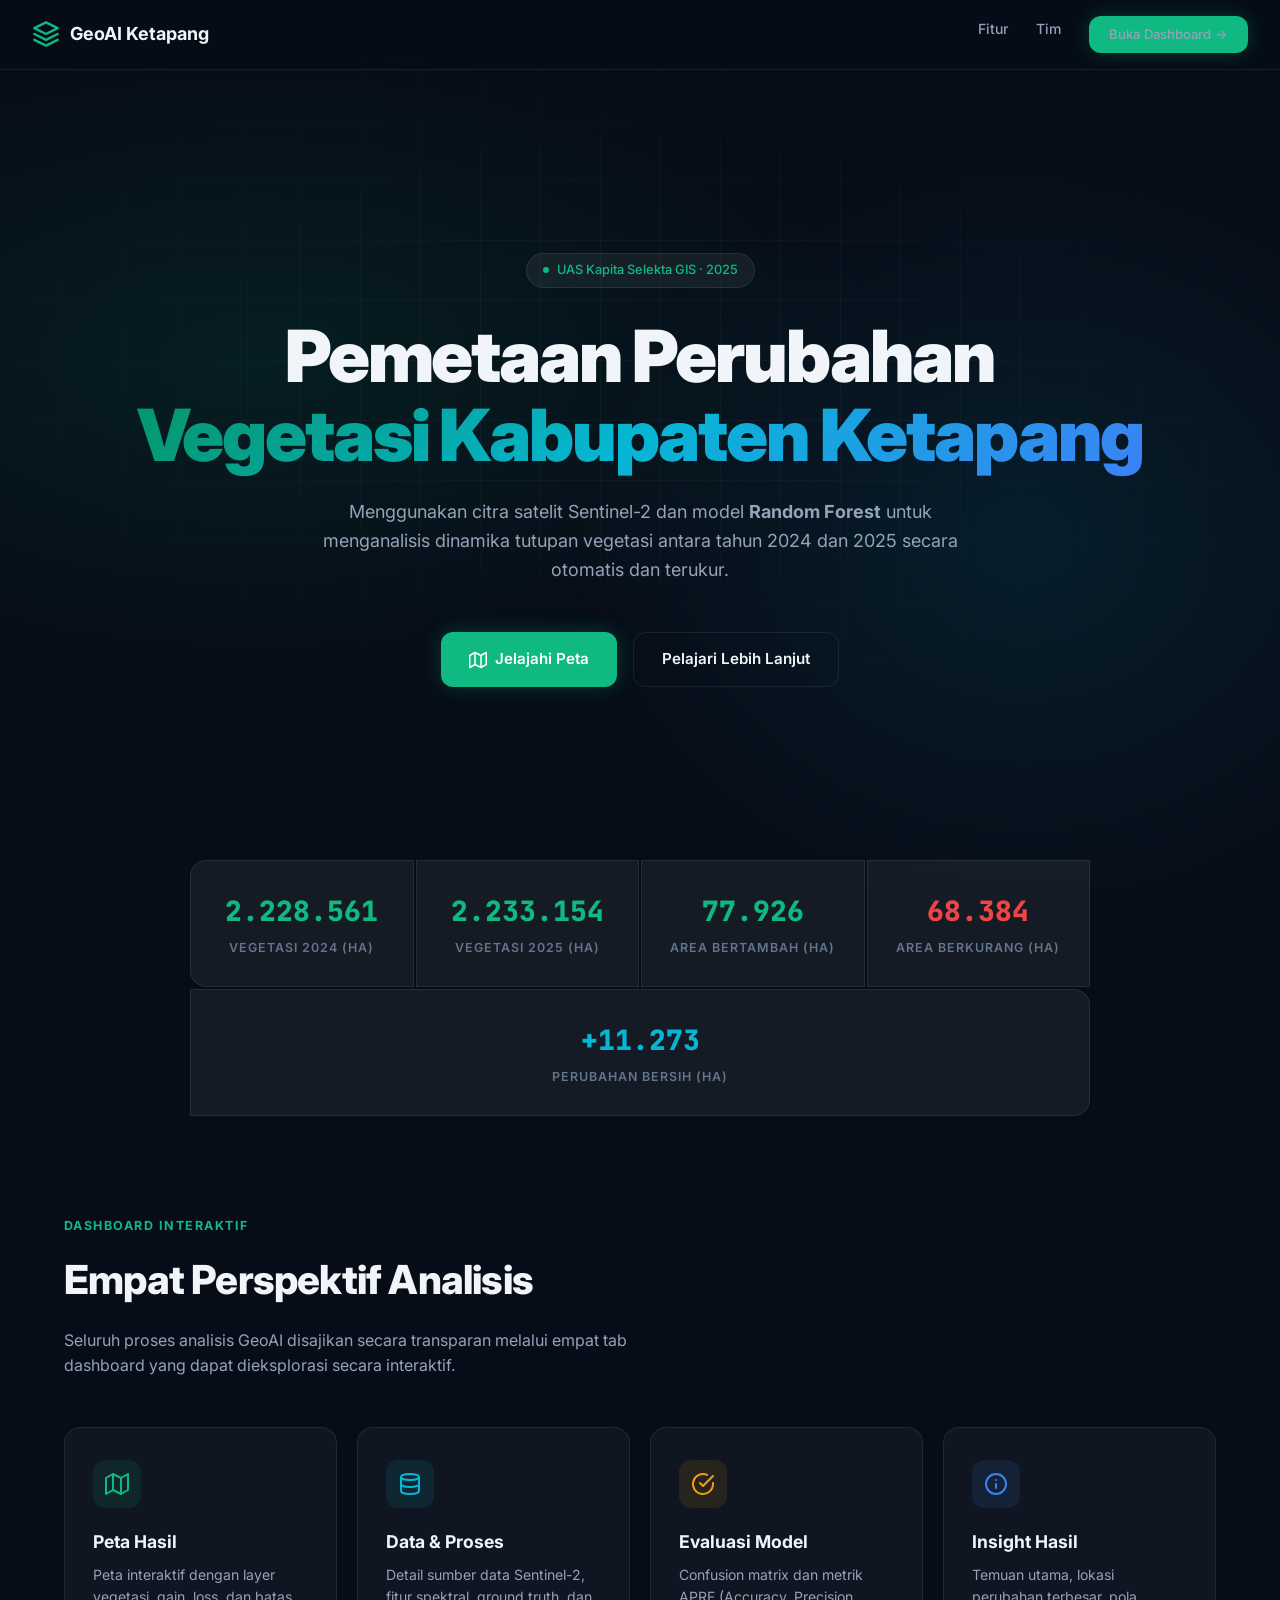
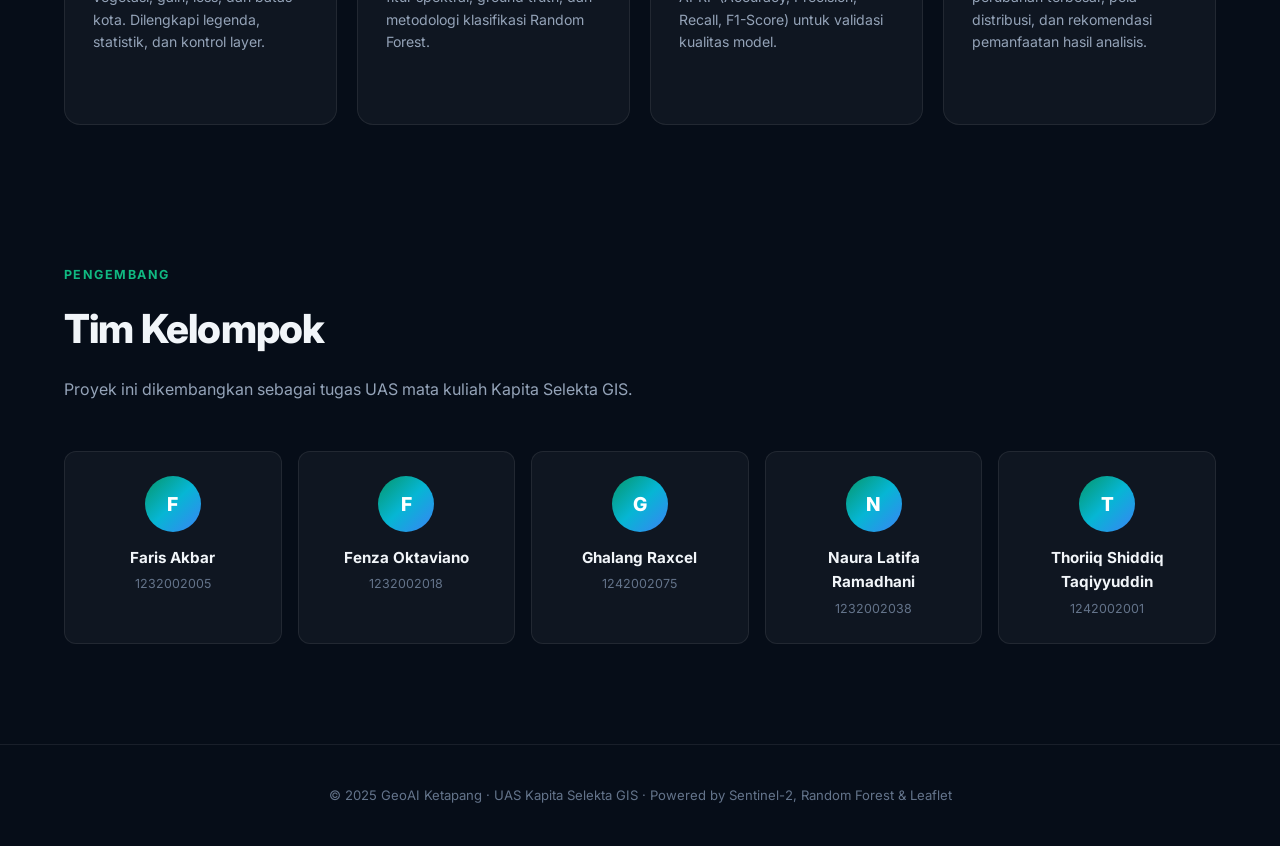
==== commit 18b5ed5e: "update feature" ====
--- a/index.html
+++ b/index.html
@@ -130,26 +130,30 @@
       <p class="section-desc animate-in">Proyek ini dikembangkan sebagai tugas UAS mata kuliah Kapita Selekta GIS.</p>
 
       <div class="team-grid animate-in">
-        <!-- GANTI DENGAN DATA TIM ANDA -->
+        <div class="team-card">
+          <div class="team-avatar">F</div>
+          <div class="team-name">Faris Akbar</div>
+          <div class="team-role">1232002005</div>
+        </div>
+        <div class="team-card">
+          <div class="team-avatar">F</div>
+          <div class="team-name">Fenza Oktaviano</div>
+          <div class="team-role">1232002018</div>
+        </div>
+        <div class="team-card">
+          <div class="team-avatar">G</div>
+          <div class="team-name">Ghalang Raxcel</div>
+          <div class="team-role">1242002075</div>
+        </div>
+        <div class="team-card">
+          <div class="team-avatar">N</div>
+          <div class="team-name">Naura Latifa Ramadhani</div>
+          <div class="team-role">1232002038</div>
+        </div>
         <div class="team-card">
           <div class="team-avatar">T</div>
-          <div class="team-name">Thoriiq</div>
-          <div class="team-role">Developer / Analyst</div>
-        </div>
-        <div class="team-card">
-          <div class="team-avatar">A2</div>
-          <div class="team-name">Anggota 2</div>
-          <div class="team-role">Data Processing</div>
-        </div>
-        <div class="team-card">
-          <div class="team-avatar">A3</div>
-          <div class="team-name">Anggota 3</div>
-          <div class="team-role">Ground Truth</div>
-        </div>
-        <div class="team-card">
-          <div class="team-avatar">A4</div>
-          <div class="team-name">Anggota 4</div>
-          <div class="team-role">Report & WebGIS</div>
+          <div class="team-name">Thoriiq Shiddiq Taqiyyuddin</div>
+          <div class="team-role">1242002001</div>
         </div>
       </div>
     </div>
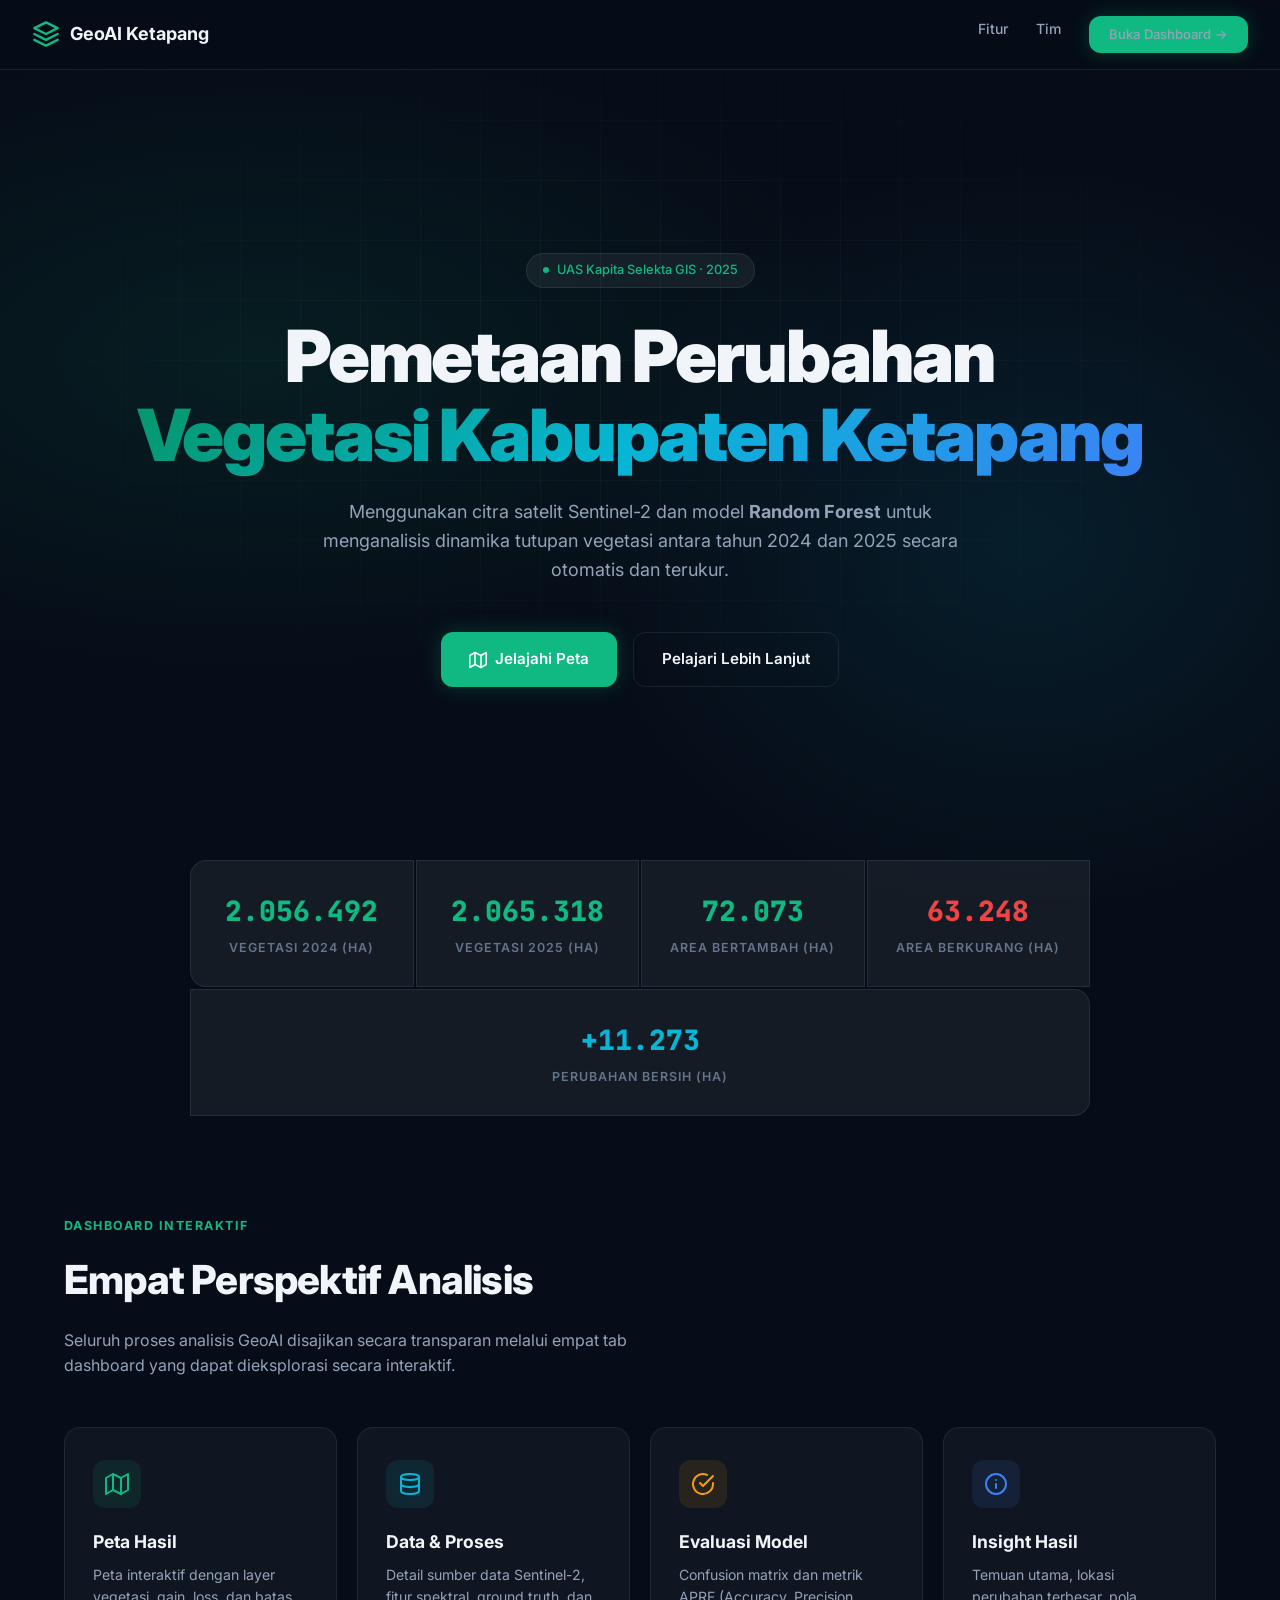
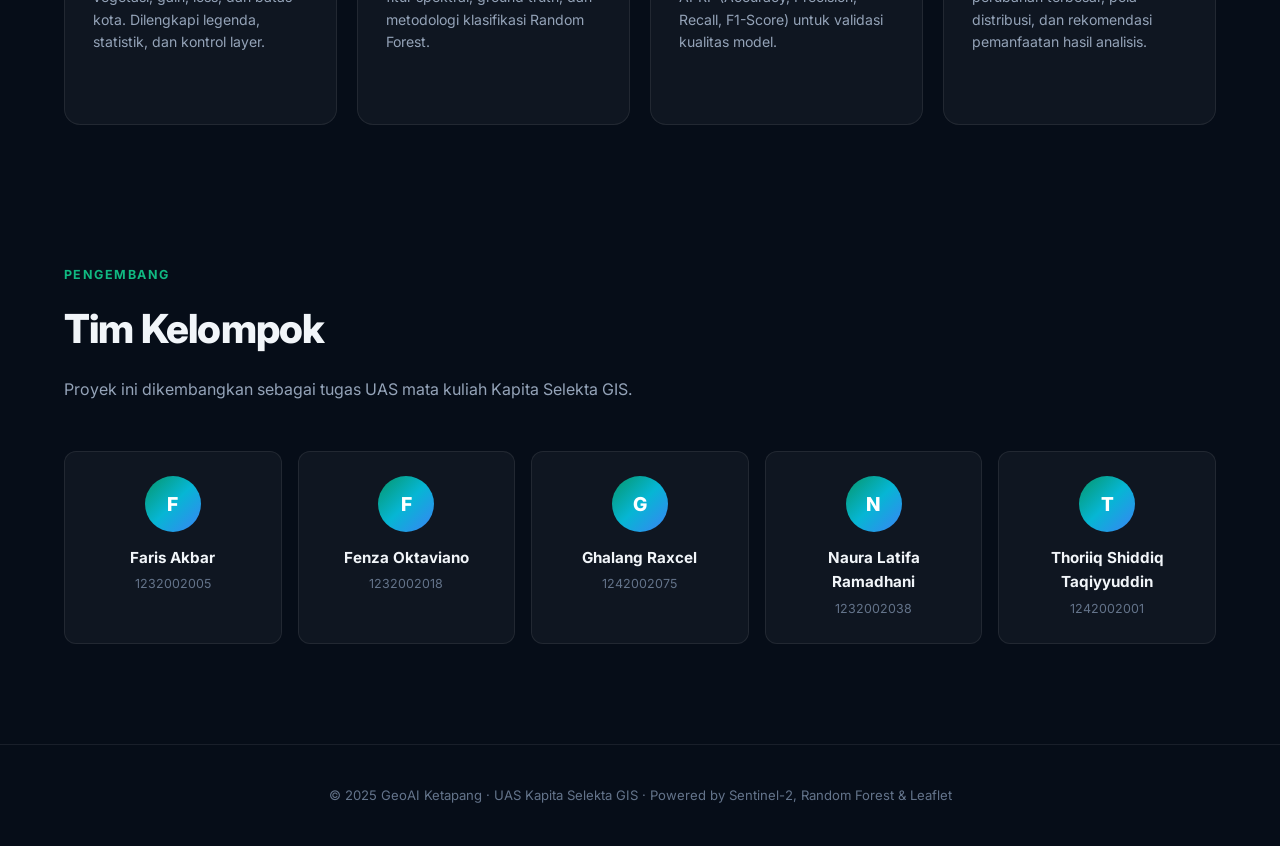
==== commit b2b5f72d: "Fix Vercel 404 error with vercel.json and root index redirect" ====
--- a/index.html
+++ b/index.html
@@ -2,208 +2,13 @@
 <html lang="id">
 <head>
   <meta charset="UTF-8" />
-  <meta name="viewport" content="width=device-width, initial-scale=1.0" />
-  <title>GeoAI Ketapang – Analisis Perubahan Vegetasi 2024-2025</title>
-  <meta name="description" content="WebGIS interaktif untuk analisis perubahan tutupan vegetasi di Kabupaten Ketapang menggunakan Sentinel-2 dan Random Forest." />
-  <link rel="stylesheet" href="css/style.css" />
+  <meta http-equiv="refresh" content="0; url=webgis/index.html" />
+  <title>GeoAI Ketapang – Mengarahkan...</title>
+  <script>
+    window.location.replace("webgis/index.html");
+  </script>
 </head>
 <body>
-
-  <!-- Background -->
-  <div class="landing-bg" aria-hidden="true"></div>
-
-  <!-- Navbar -->
-  <nav class="navbar" id="navbar">
-    <div class="nav-brand">
-      <svg viewBox="0 0 24 24" fill="none" stroke="currentColor" stroke-width="2" stroke-linecap="round" stroke-linejoin="round"><path d="M12 2L2 7l10 5 10-5-10-5z"/><path d="M2 17l10 5 10-5"/><path d="M2 12l10 5 10-5"/></svg>
-      GeoAI Ketapang
-    </div>
-    <ul class="nav-links">
-      <li><a href="#features">Fitur</a></li>
-      <li><a href="#team">Tim</a></li>
-      <li><a href="dashboard.html" class="btn btn-primary" style="padding:8px 20px;font-size:0.82rem;">Buka Dashboard →</a></li>
-    </ul>
-  </nav>
-
-  <!-- Hero Section -->
-  <section class="hero" id="hero">
-    <div class="hero-badge">
-      <span class="dot"></span>
-      UAS Kapita Selekta GIS · 2025
-    </div>
-    <h1>
-      Pemetaan Perubahan<br />
-      <span class="gradient-text">Vegetasi Kabupaten Ketapang</span>
-    </h1>
-    <p class="hero-subtitle">
-      Menggunakan citra satelit Sentinel-2 dan model <strong>Random Forest</strong> untuk menganalisis dinamika tutupan vegetasi antara tahun 2024 dan 2025 secara otomatis dan terukur.
-    </p>
-    <div class="hero-cta">
-      <a href="dashboard.html" class="btn btn-primary" id="btn-explore">
-        <svg width="18" height="18" viewBox="0 0 24 24" fill="none" stroke="currentColor" stroke-width="2" stroke-linecap="round" stroke-linejoin="round"><polygon points="1 6 1 22 8 18 16 22 23 18 23 2 16 6 8 2 1 6"/><line x1="8" y1="2" x2="8" y2="18"/><line x1="16" y1="6" x2="16" y2="22"/></svg>
-        Jelajahi Peta
-      </a>
-      <a href="#features" class="btn btn-outline">Pelajari Lebih Lanjut</a>
-    </div>
-  </section>
-
-  <!-- Stats Row -->
-  <div class="stats-row" id="stats">
-    <div class="stat-item">
-      <div class="stat-value" data-count="2626883">0</div>
-      <div class="stat-label">Vegetasi 2024 (ha)</div>
-    </div>
-    <div class="stat-item">
-      <div class="stat-value" data-count="2638157">0</div>
-      <div class="stat-label">Vegetasi 2025 (ha)</div>
-    </div>
-    <div class="stat-item">
-      <div class="stat-value gain" data-count="92064">0</div>
-      <div class="stat-label">Area Bertambah (ha)</div>
-    </div>
-    <div class="stat-item">
-      <div class="stat-value loss" data-count="80791">0</div>
-      <div class="stat-label">Area Berkurang (ha)</div>
-    </div>
-    <div class="stat-item">
-      <div class="stat-value net">+11.273</div>
-      <div class="stat-label">Perubahan Bersih (ha)</div>
-    </div>
-  </div>
-
-  <!-- Features Section -->
-  <section class="section" id="features">
-    <div class="container">
-      <div class="section-label animate-in">Dashboard Interaktif</div>
-      <h2 class="section-title animate-in">Empat Perspektif Analisis</h2>
-      <p class="section-desc animate-in">Seluruh proses analisis GeoAI disajikan secara transparan melalui empat tab dashboard yang dapat dieksplorasi secara interaktif.</p>
-
-      <div class="features-grid">
-        <!-- Card 1 -->
-        <a href="dashboard.html?tab=peta" class="feature-card animate-in" id="card-peta">
-          <div class="feature-icon">
-            <svg width="24" height="24" viewBox="0 0 24 24" fill="none" stroke="currentColor" stroke-width="2" stroke-linecap="round" stroke-linejoin="round"><polygon points="1 6 1 22 8 18 16 22 23 18 23 2 16 6 8 2 1 6"/><line x1="8" y1="2" x2="8" y2="18"/><line x1="16" y1="6" x2="16" y2="22"/></svg>
-          </div>
-          <h3>Peta Hasil</h3>
-          <p>Peta interaktif dengan layer vegetasi, gain, loss, dan batas kota. Dilengkapi legenda, statistik, dan kontrol layer.</p>
-          <span class="feature-arrow">Buka Peta <svg width="14" height="14" viewBox="0 0 24 24" fill="none" stroke="currentColor" stroke-width="2.5" stroke-linecap="round" stroke-linejoin="round"><line x1="5" y1="12" x2="19" y2="12"/><polyline points="12 5 19 12 12 19"/></svg></span>
-        </a>
-
-        <!-- Card 2 -->
-        <a href="dashboard.html?tab=data" class="feature-card animate-in" id="card-data">
-          <div class="feature-icon" style="background:rgba(6,182,212,0.1);color:var(--accent-cyan);">
-            <svg width="24" height="24" viewBox="0 0 24 24" fill="none" stroke="currentColor" stroke-width="2" stroke-linecap="round" stroke-linejoin="round"><ellipse cx="12" cy="5" rx="9" ry="3"/><path d="M21 12c0 1.66-4 3-9 3s-9-1.34-9-3"/><path d="M3 5v14c0 1.66 4 3 9 3s9-1.34 9-3V5"/></svg>
-          </div>
-          <h3>Data & Proses</h3>
-          <p>Detail sumber data Sentinel-2, fitur spektral, ground truth, dan metodologi klasifikasi Random Forest.</p>
-          <span class="feature-arrow">Lihat Proses <svg width="14" height="14" viewBox="0 0 24 24" fill="none" stroke="currentColor" stroke-width="2.5" stroke-linecap="round" stroke-linejoin="round"><line x1="5" y1="12" x2="19" y2="12"/><polyline points="12 5 19 12 12 19"/></svg></span>
-        </a>
-
-        <!-- Card 3 -->
-        <a href="dashboard.html?tab=evaluasi" class="feature-card animate-in" id="card-evaluasi">
-          <div class="feature-icon" style="background:rgba(245,158,11,0.1);color:var(--accent-amber);">
-            <svg width="24" height="24" viewBox="0 0 24 24" fill="none" stroke="currentColor" stroke-width="2" stroke-linecap="round" stroke-linejoin="round"><path d="M22 11.08V12a10 10 0 1 1-5.93-9.14"/><polyline points="22 4 12 14.01 9 11.01"/></svg>
-          </div>
-          <h3>Evaluasi Model</h3>
-          <p>Confusion matrix dan metrik APRF (Accuracy, Precision, Recall, F1-Score) untuk validasi kualitas model.</p>
-          <span class="feature-arrow">Cek Evaluasi <svg width="14" height="14" viewBox="0 0 24 24" fill="none" stroke="currentColor" stroke-width="2.5" stroke-linecap="round" stroke-linejoin="round"><line x1="5" y1="12" x2="19" y2="12"/><polyline points="12 5 19 12 12 19"/></svg></span>
-        </a>
-
-        <!-- Card 4 -->
-        <a href="dashboard.html?tab=insight" class="feature-card animate-in" id="card-insight">
-          <div class="feature-icon" style="background:rgba(59,130,246,0.1);color:var(--accent-blue);">
-            <svg width="24" height="24" viewBox="0 0 24 24" fill="none" stroke="currentColor" stroke-width="2" stroke-linecap="round" stroke-linejoin="round"><circle cx="12" cy="12" r="10"/><line x1="12" y1="16" x2="12" y2="12"/><line x1="12" y1="8" x2="12.01" y2="8"/></svg>
-          </div>
-          <h3>Insight Hasil</h3>
-          <p>Temuan utama, lokasi perubahan terbesar, pola distribusi, dan rekomendasi pemanfaatan hasil analisis.</p>
-          <span class="feature-arrow">Lihat Insight <svg width="14" height="14" viewBox="0 0 24 24" fill="none" stroke="currentColor" stroke-width="2.5" stroke-linecap="round" stroke-linejoin="round"><line x1="5" y1="12" x2="19" y2="12"/><polyline points="12 5 19 12 12 19"/></svg></span>
-        </a>
-      </div>
-    </div>
-  </section>
-
-  <!-- Team Section -->
-  <section class="section" id="team" style="padding-top:40px;">
-    <div class="container">
-      <div class="section-label animate-in">Pengembang</div>
-      <h2 class="section-title animate-in">Tim Kelompok</h2>
-      <p class="section-desc animate-in">Proyek ini dikembangkan sebagai tugas UAS mata kuliah Kapita Selekta GIS.</p>
-
-      <div class="team-grid animate-in">
-        <div class="team-card">
-          <div class="team-avatar">F</div>
-          <div class="team-name">Faris Akbar</div>
-          <div class="team-role">1232002005</div>
-        </div>
-        <div class="team-card">
-          <div class="team-avatar">F</div>
-          <div class="team-name">Fenza Oktaviano</div>
-          <div class="team-role">1232002018</div>
-        </div>
-        <div class="team-card">
-          <div class="team-avatar">G</div>
-          <div class="team-name">Ghalang Raxcel</div>
-          <div class="team-role">1242002075</div>
-        </div>
-        <div class="team-card">
-          <div class="team-avatar">N</div>
-          <div class="team-name">Naura Latifa Ramadhani</div>
-          <div class="team-role">1232002038</div>
-        </div>
-        <div class="team-card">
-          <div class="team-avatar">T</div>
-          <div class="team-name">Thoriiq Shiddiq Taqiyyuddin</div>
-          <div class="team-role">1242002001</div>
-        </div>
-      </div>
-    </div>
-  </section>
-
-  <!-- Footer -->
-  <footer class="footer">
-    <p>© 2025 GeoAI Ketapang · UAS Kapita Selekta GIS · Powered by Sentinel-2, Random Forest & Leaflet</p>
-  </footer>
-
-  <script>
-    // Scroll animation
-    const animateEls = document.querySelectorAll('.animate-in');
-    const observer = new IntersectionObserver((entries) => {
-      entries.forEach((entry, i) => {
-        if (entry.isIntersecting) {
-          setTimeout(() => entry.target.classList.add('visible'), i * 80);
-          observer.unobserve(entry.target);
-        }
-      });
-    }, { threshold: 0.15 });
-    animateEls.forEach(el => observer.observe(el));
-
-    // Navbar scroll
-    window.addEventListener('scroll', () => {
-      document.getElementById('navbar').classList.toggle('scrolled', window.scrollY > 40);
-    });
-
-    // Counter animation
-    function animateCounters() {
-      document.querySelectorAll('.stat-value[data-count]').forEach(el => {
-        const target = parseInt(el.dataset.count);
-        const duration = 2000;
-        const start = performance.now();
-        function update(now) {
-          const progress = Math.min((now - start) / duration, 1);
-          const eased = 1 - Math.pow(1 - progress, 3);
-          el.textContent = Math.floor(target * eased).toLocaleString('id-ID');
-          if (progress < 1) requestAnimationFrame(update);
-        }
-        requestAnimationFrame(update);
-      });
-    }
-    const statsObserver = new IntersectionObserver((entries) => {
-      if (entries[0].isIntersecting) {
-        animateCounters();
-        statsObserver.disconnect();
-      }
-    }, { threshold: 0.3 });
-    statsObserver.observe(document.getElementById('stats'));
-  </script>
+  <p>Mengarahkan ke <a href="webgis/index.html">WebGIS Ketapang</a>...</p>
 </body>
 </html>
